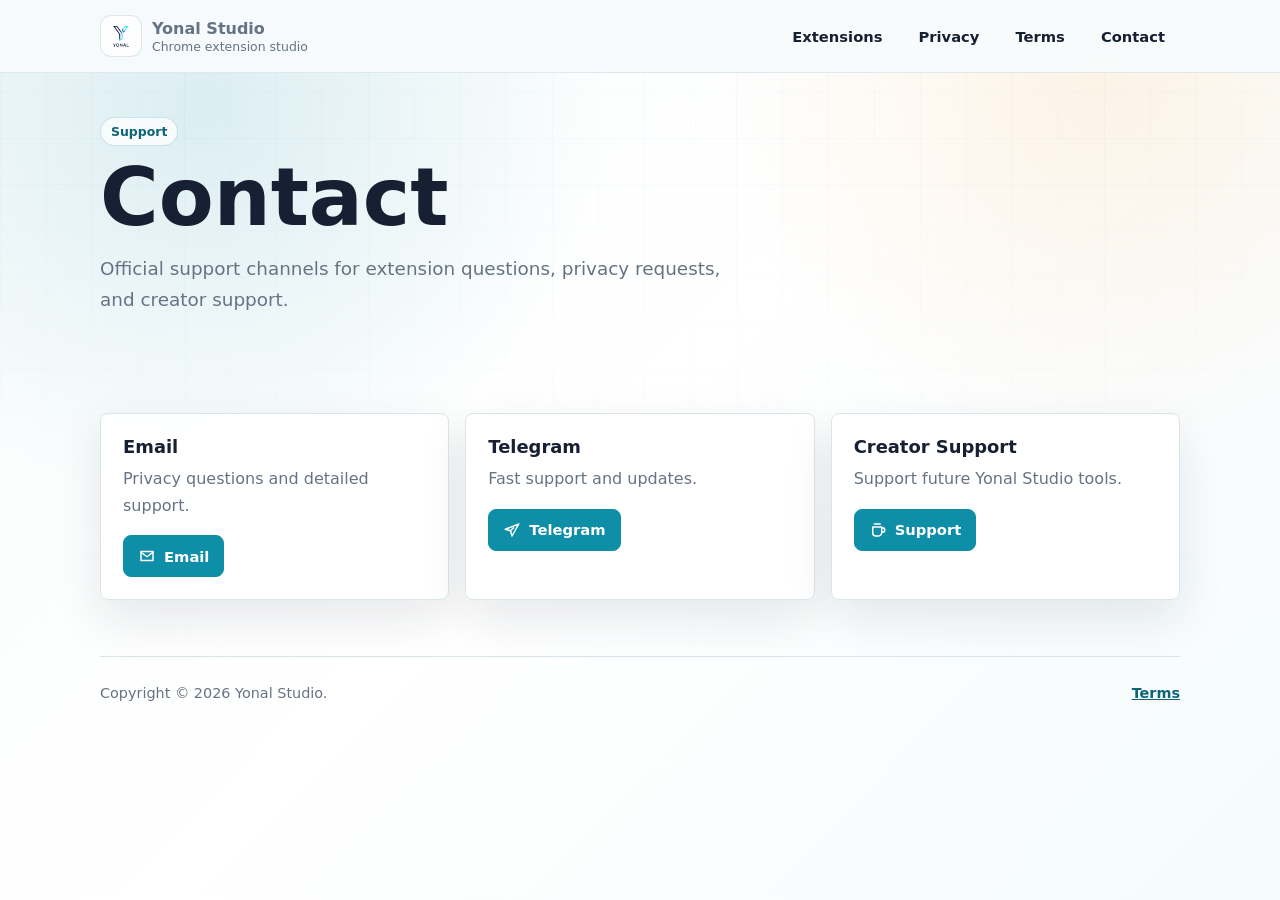
==== contact.html @ 27028153 "Split privacy hub into clean pages" ====
<!doctype html>
<html lang="en">
<head>
  <meta charset="utf-8">
  <meta name="viewport" content="width=device-width, initial-scale=1">
  <title>Contact | Yonal Studio</title>
  <meta name="description" content="Contact Yonal Studio.">
  <link rel="stylesheet" href="assets/styles.css">
</head>
<body>
  <div class="touch-layer" id="touchLayer" aria-hidden="true"></div>
  <header class="topbar">
    <div class="wrap topbar-inner">
      <a class="brand" href="index.html" aria-label="Yonal Studio home">
        <img src="Yonal.png" alt="Yonal Studio logo">
        <span><strong>Yonal Studio</strong><span>Chrome extension studio</span></span>
      </a>
      <nav class="nav" aria-label="Main navigation">
        <a href="extensions.html">Extensions</a>
        <a href="privacy.html?privacy=typlune">Privacy</a>
        <a href="terms.html">Terms</a>
        <a href="contact.html">Contact</a>
      </nav>
    </div>
  </header>

  <main class="wrap">
    <section class="page-head">
      <p class="eyebrow">Support</p>
      <h1>Contact</h1>
      <p class="lead">Official support channels for extension questions, privacy requests, and creator support.</p>
    </section>
    <section class="page-section">
      <div class="contact-grid">
        <article class="contact-card">
          <h3>Email</h3>
          <p class="muted">Privacy questions and detailed support.</p>
          <a class="button primary" href="mailto:yonalsolutions@gmail.com" aria-label="Email Yonal Studio">
            <svg class="icon" viewBox="0 0 24 24" aria-hidden="true"><path d="M4 6h16v12H4z"/><path d="M4 7l8 6 8-6"/></svg>
            Email
          </a>
        </article>
        <article class="contact-card">
          <h3>Telegram</h3>
          <p class="muted">Fast support and updates.</p>
          <a class="button primary" href="https://t.me/websipX" target="_blank" rel="noopener" aria-label="Open Telegram">
            <svg class="icon" viewBox="0 0 24 24" aria-hidden="true"><path d="M21 4L3 11l7 2 2 7 9-16z"/><path d="M10 13l4-4"/></svg>
            Telegram
          </a>
        </article>
        <article class="contact-card">
          <h3>Creator Support</h3>
          <p class="muted">Support future Yonal Studio tools.</p>
          <a class="button primary" href="https://buymeacoffee.com/maducreator" target="_blank" rel="noopener" aria-label="Support Yonal Studio">
            <svg class="icon" viewBox="0 0 24 24" aria-hidden="true"><path d="M5 8h12v7a5 5 0 0 1-5 5H9a4 4 0 0 1-4-4V8z"/><path d="M17 9h1a3 3 0 0 1 0 6h-1"/><path d="M7 4h8"/></svg>
            Support
          </a>
        </article>
      </div>
    </section>
  </main>

  <footer class="wrap footer">
    <span>Copyright © <span data-year></span> Yonal Studio.</span>
    <a class="linkless" href="terms.html">Terms</a>
  </footer>

  <script src="assets/site.js"></script>
</body>
</html>
---- assets/styles.css ----
:root {
  --bg: #f8fbfc;
  --surface: #ffffff;
  --soft: #eef8fa;
  --text: #172033;
  --muted: #667385;
  --line: #d9e5ea;
  --brand: #0f8ea8;
  --brand-dark: #0b6478;
  --accent: #f2a541;
  --green: #138a5b;
  --shadow: 0 18px 48px rgba(23, 32, 51, 0.1);
}

* { box-sizing: border-box; }

html {
  scroll-behavior: smooth;
  overflow-x: hidden;
}

body {
  position: relative;
  min-height: 100vh;
  margin: 0;
  color: var(--text);
  background:
    radial-gradient(circle at 16% 12%, rgba(15, 142, 168, 0.13), transparent 30%),
    radial-gradient(circle at 86% 8%, rgba(242, 165, 65, 0.13), transparent 28%),
    linear-gradient(135deg, #f8fbfc 0%, #ffffff 48%, #f5fbfd 100%);
  font-family: Inter, ui-sans-serif, system-ui, -apple-system, BlinkMacSystemFont, "Segoe UI", sans-serif;
  overflow-x: hidden;
}

body::before {
  content: "";
  position: fixed;
  inset: 0;
  z-index: -1;
  pointer-events: none;
  background-image:
    linear-gradient(rgba(15, 142, 168, 0.055) 1px, transparent 1px),
    linear-gradient(90deg, rgba(15, 142, 168, 0.055) 1px, transparent 1px);
  background-size: 46px 46px;
  mask-image: linear-gradient(to bottom, rgba(0, 0, 0, 0.58), transparent 78%);
  animation: gridMove 30s linear infinite;
}

a { color: inherit; }

.wrap {
  width: min(1080px, calc(100% - 32px));
  margin: 0 auto;
}

.touch-layer {
  position: fixed;
  inset: 0;
  z-index: 60;
  pointer-events: none;
  overflow: hidden;
}

.touch-spark {
  position: absolute;
  width: 9px;
  height: 9px;
  border-radius: 50%;
  background: var(--brand);
  box-shadow: 0 0 18px rgba(15, 142, 168, 0.46);
  animation: touchSpark 720ms ease-out forwards;
}

.touch-ring {
  position: absolute;
  width: 18px;
  height: 18px;
  border: 2px solid rgba(15, 142, 168, 0.28);
  border-radius: 50%;
  transform: translate(-50%, -50%) scale(0.35);
  animation: touchRing 680ms ease-out forwards;
}

.topbar {
  position: sticky;
  top: 0;
  z-index: 20;
  border-bottom: 1px solid rgba(217, 229, 234, 0.82);
  background: rgba(248, 251, 252, 0.92);
  backdrop-filter: blur(14px);
}

.topbar-inner {
  display: flex;
  align-items: center;
  justify-content: space-between;
  gap: 16px;
  min-height: 72px;
}

.brand {
  display: flex;
  align-items: center;
  gap: 10px;
  min-width: 0;
  text-decoration: none;
}

.brand img,
.logo-tile {
  border: 1px solid rgba(217, 229, 234, 0.92);
  background: rgba(255, 255, 255, 0.8);
  object-fit: contain;
}

.brand img {
  width: 42px;
  height: 42px;
  border-radius: 11px;
}

.brand strong,
.brand span {
  display: block;
  white-space: nowrap;
  overflow: hidden;
  text-overflow: ellipsis;
}

.brand strong { font-size: 1rem; }

.brand span {
  margin-top: 1px;
  color: var(--muted);
  font-size: 0.78rem;
}

.nav {
  display: flex;
  align-items: center;
  gap: 6px;
}

.nav a,
.button,
.icon-button {
  display: inline-flex;
  align-items: center;
  justify-content: center;
  min-height: 42px;
  border: 1px solid transparent;
  border-radius: 8px;
  color: var(--text);
  font-size: 0.92rem;
  font-weight: 800;
  text-decoration: none;
  transition: transform 150ms ease, background 150ms ease, border-color 150ms ease, color 150ms ease;
}

.nav a,
.button {
  gap: 8px;
  padding: 0 14px;
}

.icon-button {
  width: 44px;
  padding: 0;
}

.nav a:hover,
.button:hover,
.icon-button:hover {
  transform: translateY(-1px);
  border-color: var(--line);
  background: var(--surface);
}

.button.primary {
  color: #fff;
  border-color: var(--brand);
  background: var(--brand);
}

.button.primary:hover {
  border-color: var(--brand-dark);
  background: var(--brand-dark);
}

.hero {
  position: relative;
  display: grid;
  grid-template-columns: minmax(0, 1.05fr) minmax(280px, 0.95fr);
  gap: 38px;
  align-items: center;
  min-height: calc(100vh - 72px);
  padding: 58px 0 44px;
}

.hero-copy,
.logo-showcase,
.page-head,
.panel {
  opacity: 0;
  transform: translateY(18px);
  animation: revealUp 760ms ease forwards;
}

.logo-showcase,
.panel:nth-child(2) { animation-delay: 100ms; }

.eyebrow {
  display: inline-flex;
  align-items: center;
  width: fit-content;
  margin: 0 0 12px;
  padding: 6px 10px;
  border: 1px solid rgba(15, 142, 168, 0.22);
  border-radius: 999px;
  color: var(--brand-dark);
  background: rgba(255, 255, 255, 0.75);
  font-size: 0.78rem;
  font-weight: 900;
}

h1,
h2,
h3,
p { margin-top: 0; }

h1 {
  max-width: 720px;
  margin-bottom: 16px;
  font-size: clamp(2.35rem, 7vw, 5rem);
  line-height: 1;
  letter-spacing: 0;
}

h2 {
  margin-bottom: 12px;
  font-size: clamp(1.7rem, 4vw, 2.9rem);
  line-height: 1.08;
  letter-spacing: 0;
}

h3 {
  margin-bottom: 8px;
  font-size: 1.12rem;
  line-height: 1.22;
}

.lead,
.muted {
  color: var(--muted);
  line-height: 1.66;
}

.lead {
  max-width: 640px;
  font-size: clamp(1rem, 2vw, 1.15rem);
}

.actions,
.icon-actions {
  display: flex;
  flex-wrap: wrap;
  gap: 10px;
  margin-top: 22px;
}

.logo-showcase {
  position: relative;
  display: grid;
  place-items: center;
  min-height: 430px;
}

.logo-orbit {
  position: absolute;
  width: min(360px, 80vw);
  aspect-ratio: 1;
  border: 1px solid rgba(15, 142, 168, 0.22);
  border-radius: 50%;
  animation: orbit 16s linear infinite;
}

.logo-orbit.two {
  width: min(250px, 62vw);
  animation-duration: 11s;
  animation-direction: reverse;
}

.logo-orbit::before {
  content: "";
  position: absolute;
  top: 18px;
  left: 50%;
  width: 12px;
  height: 12px;
  border-radius: 50%;
  background: var(--accent);
  box-shadow: 0 0 24px rgba(242, 165, 65, 0.58);
}

.main-logo {
  width: min(210px, 50vw);
  aspect-ratio: 1;
  border-radius: 34px;
  padding: 18px;
  background: rgba(255, 255, 255, 0.86);
  box-shadow: var(--shadow);
  animation: floatLogo 4.8s ease-in-out infinite;
}

.page-section {
  padding: 56px 0;
}

.page-head {
  max-width: 760px;
  padding: 44px 0 24px;
}

.grid {
  display: grid;
  grid-template-columns: repeat(2, minmax(0, 1fr));
  gap: 16px;
}

.contact-grid {
  display: grid;
  grid-template-columns: repeat(3, minmax(0, 1fr));
  gap: 16px;
}

.panel,
.extension-card,
.legal-card,
.contact-card,
.policy-card {
  border: 1px solid var(--line);
  border-radius: 8px;
  background: rgba(255, 255, 255, 0.9);
  box-shadow: var(--shadow);
}

.panel,
.extension-card,
.legal-card,
.contact-card,
.policy-card {
  padding: 22px;
}

.extension-card,
.contact-card,
.legal-card {
  transition: transform 160ms ease, border-color 160ms ease, box-shadow 160ms ease;
}

.extension-card:hover,
.contact-card:hover,
.legal-card:hover {
  transform: translateY(-4px);
  border-color: rgba(15, 142, 168, 0.28);
  box-shadow: 0 26px 60px rgba(23, 32, 51, 0.13);
}

.extension-head {
  display: grid;
  grid-template-columns: 60px minmax(0, 1fr);
  gap: 13px;
  align-items: center;
  margin-bottom: 14px;
}

.extension-head img,
.policy-logo {
  border-radius: 14px;
}

.extension-head img {
  width: 60px;
  height: 60px;
}

.policy-shell {
  width: min(860px, calc(100% - 32px));
  margin: 0 auto;
  padding: 36px 0 48px;
}

.policy-top {
  display: flex;
  align-items: center;
  gap: 14px;
  margin-bottom: 22px;
}

.policy-logo {
  width: 64px;
  height: 64px;
}

.policy-card {
  box-shadow: none;
}

.policy-card pre {
  margin: 0;
  white-space: pre-wrap;
  color: #344054;
  font: inherit;
  line-height: 1.72;
}

.linkless {
  color: var(--brand-dark);
  font-weight: 800;
}

.icon {
  width: 18px;
  height: 18px;
  stroke: currentColor;
  stroke-width: 2;
  fill: none;
  stroke-linecap: round;
  stroke-linejoin: round;
}

.footer {
  display: flex;
  justify-content: space-between;
  gap: 12px;
  padding: 28px 0 38px;
  border-top: 1px solid var(--line);
  color: var(--muted);
  font-size: 0.9rem;
}

ul.clean-list {
  display: grid;
  gap: 9px;
  margin: 14px 0 0;
  padding-left: 18px;
  color: var(--muted);
  line-height: 1.58;
}

@keyframes revealUp {
  to { opacity: 1; transform: translateY(0); }
}

@keyframes gridMove {
  to { transform: translate3d(-46px, 46px, 0); }
}

@keyframes orbit {
  to { transform: rotate(360deg); }
}

@keyframes floatLogo {
  50% { transform: translateY(-10px) scale(1.025); }
}

@keyframes touchSpark {
  to {
    opacity: 0;
    transform: translate(var(--spark-x), var(--spark-y)) scale(0.2);
  }
}

@keyframes touchRing {
  to {
    opacity: 0;
    transform: translate(-50%, -50%) scale(5.2);
  }
}

@media (max-width: 820px) {
  .topbar-inner {
    align-items: stretch;
    flex-direction: column;
    padding: 12px 0;
  }

  .nav {
    display: grid;
    grid-template-columns: repeat(4, 1fr);
  }

  .nav a {
    min-width: 0;
    padding-inline: 8px;
    font-size: 0.84rem;
  }

  .hero,
  .grid,
  .contact-grid {
    grid-template-columns: 1fr;
  }

  .hero {
    min-height: auto;
    padding-top: 42px;
  }

  .logo-showcase {
    min-height: 320px;
  }
}

@media (max-width: 520px) {
  .wrap,
  .policy-shell {
    width: min(100% - 22px, 1080px);
  }

  .brand img {
    width: 38px;
    height: 38px;
  }

  .brand strong { font-size: 0.95rem; }
  .brand span { font-size: 0.74rem; }

  .nav {
    grid-template-columns: repeat(2, 1fr);
  }

  .extension-card,
  .legal-card,
  .contact-card,
  .policy-card,
  .panel {
    padding: 16px;
  }

  .footer {
    flex-direction: column;
  }
}

@media (prefers-reduced-motion: reduce) {
  *,
  *::before,
  *::after {
    scroll-behavior: auto !important;
    animation-duration: 0.001ms !important;
    animation-iteration-count: 1 !important;
    transition-duration: 0.001ms !important;
  }
}
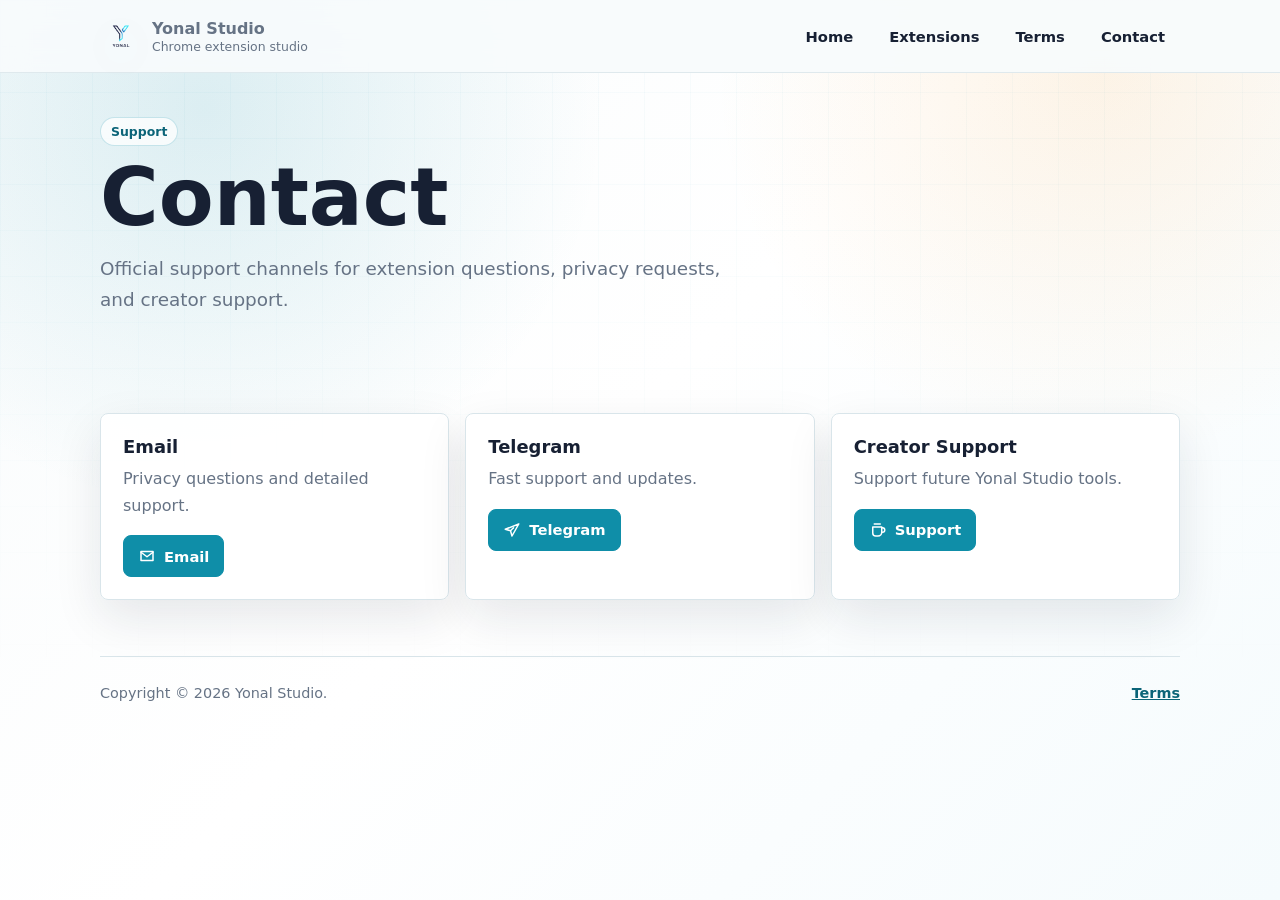
==== commit b68898be: "Polish logo and navigation" ====
--- a/contact.html
+++ b/contact.html
@@ -16,8 +16,8 @@
         <span><strong>Yonal Studio</strong><span>Chrome extension studio</span></span>
       </a>
       <nav class="nav" aria-label="Main navigation">
+        <a href="index.html">Home</a>
         <a href="extensions.html">Extensions</a>
-        <a href="privacy.html?privacy=typlune">Privacy</a>
         <a href="terms.html">Terms</a>
         <a href="contact.html">Contact</a>
       </nav>
--- a/assets/styles.css
+++ b/assets/styles.css
@@ -108,9 +108,8 @@
 
 .brand img,
 .logo-tile {
-  border: 1px solid rgba(217, 229, 234, 0.92);
-  background: rgba(255, 255, 255, 0.8);
   object-fit: contain;
+  filter: drop-shadow(0 12px 20px rgba(15, 142, 168, 0.18));
 }
 
 .brand img {
@@ -273,6 +272,19 @@
   display: grid;
   place-items: center;
   min-height: 430px;
+}
+
+.logo-showcase::before {
+  content: "";
+  position: absolute;
+  width: min(310px, 70vw);
+  aspect-ratio: 1;
+  border-radius: 50%;
+  background:
+    radial-gradient(circle, rgba(255, 255, 255, 0.78) 0 34%, rgba(15, 142, 168, 0.12) 35% 52%, transparent 70%),
+    conic-gradient(from 140deg, rgba(15, 142, 168, 0.18), rgba(242, 165, 65, 0.18), rgba(19, 138, 91, 0.12), rgba(15, 142, 168, 0.18));
+  filter: blur(0.2px);
+  animation: logoGlow 7s ease-in-out infinite;
 }
 
 .logo-orbit {
@@ -303,12 +315,11 @@
 }
 
 .main-logo {
-  width: min(210px, 50vw);
+  position: relative;
+  width: min(260px, 58vw);
   aspect-ratio: 1;
-  border-radius: 34px;
-  padding: 18px;
-  background: rgba(255, 255, 255, 0.86);
-  box-shadow: var(--shadow);
+  padding: 8px;
+  filter: drop-shadow(0 26px 42px rgba(15, 142, 168, 0.28));
   animation: floatLogo 4.8s ease-in-out infinite;
 }
 
@@ -464,6 +475,13 @@
   50% { transform: translateY(-10px) scale(1.025); }
 }
 
+@keyframes logoGlow {
+  50% {
+    transform: scale(1.04);
+    opacity: 0.76;
+  }
+}
+
 @keyframes touchSpark {
   to {
     opacity: 0;
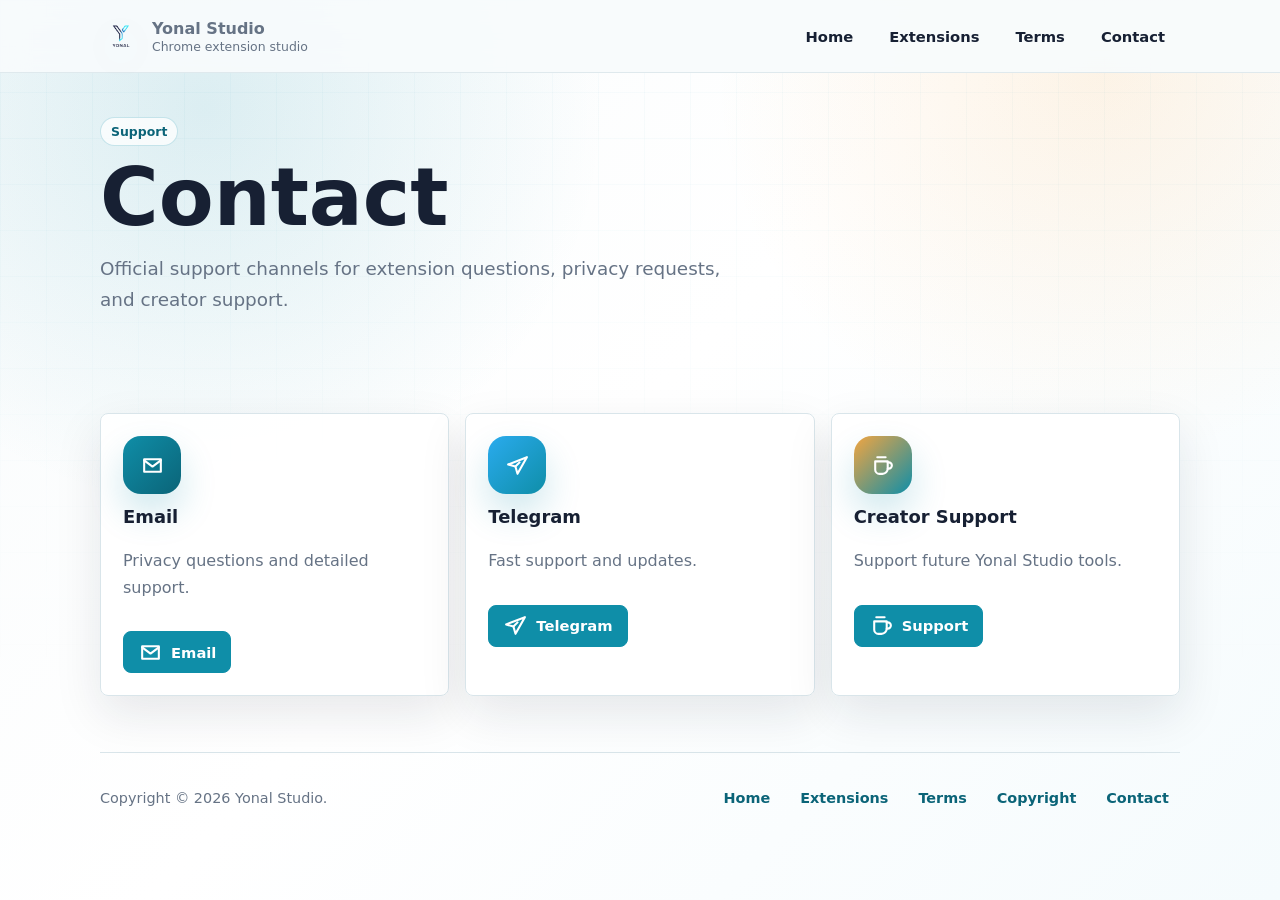
==== commit 425d4cf4: "Improve contact and footer design" ====
--- a/contact.html
+++ b/contact.html
@@ -33,6 +33,9 @@
     <section class="page-section">
       <div class="contact-grid">
         <article class="contact-card">
+          <div class="contact-badge" aria-hidden="true">
+            <svg class="icon" viewBox="0 0 24 24"><path d="M4 6h16v12H4z"/><path d="M4 7l8 6 8-6"/></svg>
+          </div>
           <h3>Email</h3>
           <p class="muted">Privacy questions and detailed support.</p>
           <a class="button primary" href="mailto:yonalsolutions@gmail.com" aria-label="Email Yonal Studio">
@@ -41,6 +44,9 @@
           </a>
         </article>
         <article class="contact-card">
+          <div class="contact-badge telegram" aria-hidden="true">
+            <svg class="icon" viewBox="0 0 24 24"><path d="M21 4L3 11l7 2 2 7 9-16z"/><path d="M10 13l4-4"/></svg>
+          </div>
           <h3>Telegram</h3>
           <p class="muted">Fast support and updates.</p>
           <a class="button primary" href="https://t.me/websipX" target="_blank" rel="noopener" aria-label="Open Telegram">
@@ -49,6 +55,9 @@
           </a>
         </article>
         <article class="contact-card">
+          <div class="contact-badge coffee" aria-hidden="true">
+            <svg class="icon" viewBox="0 0 24 24"><path d="M5 8h12v7a5 5 0 0 1-5 5H9a4 4 0 0 1-4-4V8z"/><path d="M17 9h1a3 3 0 0 1 0 6h-1"/><path d="M7 4h8"/></svg>
+          </div>
           <h3>Creator Support</h3>
           <p class="muted">Support future Yonal Studio tools.</p>
           <a class="button primary" href="https://buymeacoffee.com/maducreator" target="_blank" rel="noopener" aria-label="Support Yonal Studio">
@@ -62,7 +71,13 @@
 
   <footer class="wrap footer">
     <span>Copyright © <span data-year></span> Yonal Studio.</span>
-    <a class="linkless" href="terms.html">Terms</a>
+    <nav class="footer-links" aria-label="Footer navigation">
+      <a href="index.html">Home</a>
+      <a href="extensions.html">Extensions</a>
+      <a href="terms.html">Terms</a>
+      <a href="copyright.html">Copyright</a>
+      <a href="contact.html">Contact</a>
+    </nav>
   </footer>
 
   <script src="assets/site.js"></script>
--- a/assets/styles.css
+++ b/assets/styles.css
@@ -377,6 +377,62 @@
   box-shadow: 0 26px 60px rgba(23, 32, 51, 0.13);
 }
 
+.contact-card {
+  display: grid;
+  align-content: start;
+  gap: 12px;
+  min-height: 230px;
+}
+
+.contact-badge {
+  display: grid;
+  place-items: center;
+  width: 58px;
+  height: 58px;
+  border-radius: 18px;
+  color: #fff;
+  background: linear-gradient(135deg, var(--brand), var(--brand-dark));
+  box-shadow: 0 18px 36px rgba(15, 142, 168, 0.2);
+}
+
+.contact-badge.telegram {
+  background: linear-gradient(135deg, #2aabee, #0f8ea8);
+}
+
+.contact-badge.coffee {
+  background: linear-gradient(135deg, #f2a541, #0f8ea8);
+}
+
+.contact-card .icon {
+  width: 25px;
+  height: 25px;
+}
+
+.contact-card .button {
+  width: fit-content;
+  margin-top: 2px;
+}
+
+.legal-card {
+  display: grid;
+  gap: 18px;
+}
+
+.legal-section {
+  padding: 0 0 18px;
+  border-bottom: 1px solid rgba(217, 229, 234, 0.78);
+}
+
+.legal-section:last-child {
+  padding-bottom: 0;
+  border-bottom: 0;
+}
+
+.legal-card h2 {
+  margin-bottom: 7px;
+  font-size: clamp(1.22rem, 2.4vw, 1.7rem);
+}
+
 .extension-head {
   display: grid;
   grid-template-columns: 60px minmax(0, 1fr);
@@ -441,13 +497,38 @@
 }
 
 .footer {
-  display: flex;
-  justify-content: space-between;
+  display: grid;
+  grid-template-columns: minmax(0, 1fr) auto;
+  align-items: center;
   gap: 12px;
   padding: 28px 0 38px;
   border-top: 1px solid var(--line);
   color: var(--muted);
   font-size: 0.9rem;
+}
+
+.footer-links {
+  display: flex;
+  flex-wrap: wrap;
+  justify-content: flex-end;
+  gap: 8px;
+}
+
+.footer-links a {
+  display: inline-flex;
+  align-items: center;
+  min-height: 34px;
+  padding: 0 10px;
+  border: 1px solid transparent;
+  border-radius: 8px;
+  color: var(--brand-dark);
+  font-weight: 800;
+  text-decoration: none;
+}
+
+.footer-links a:hover {
+  border-color: var(--line);
+  background: var(--surface);
 }
 
 ul.clean-list {
@@ -557,7 +638,11 @@
   }
 
   .footer {
-    flex-direction: column;
+    grid-template-columns: 1fr;
+  }
+
+  .footer-links {
+    justify-content: flex-start;
   }
 }
 
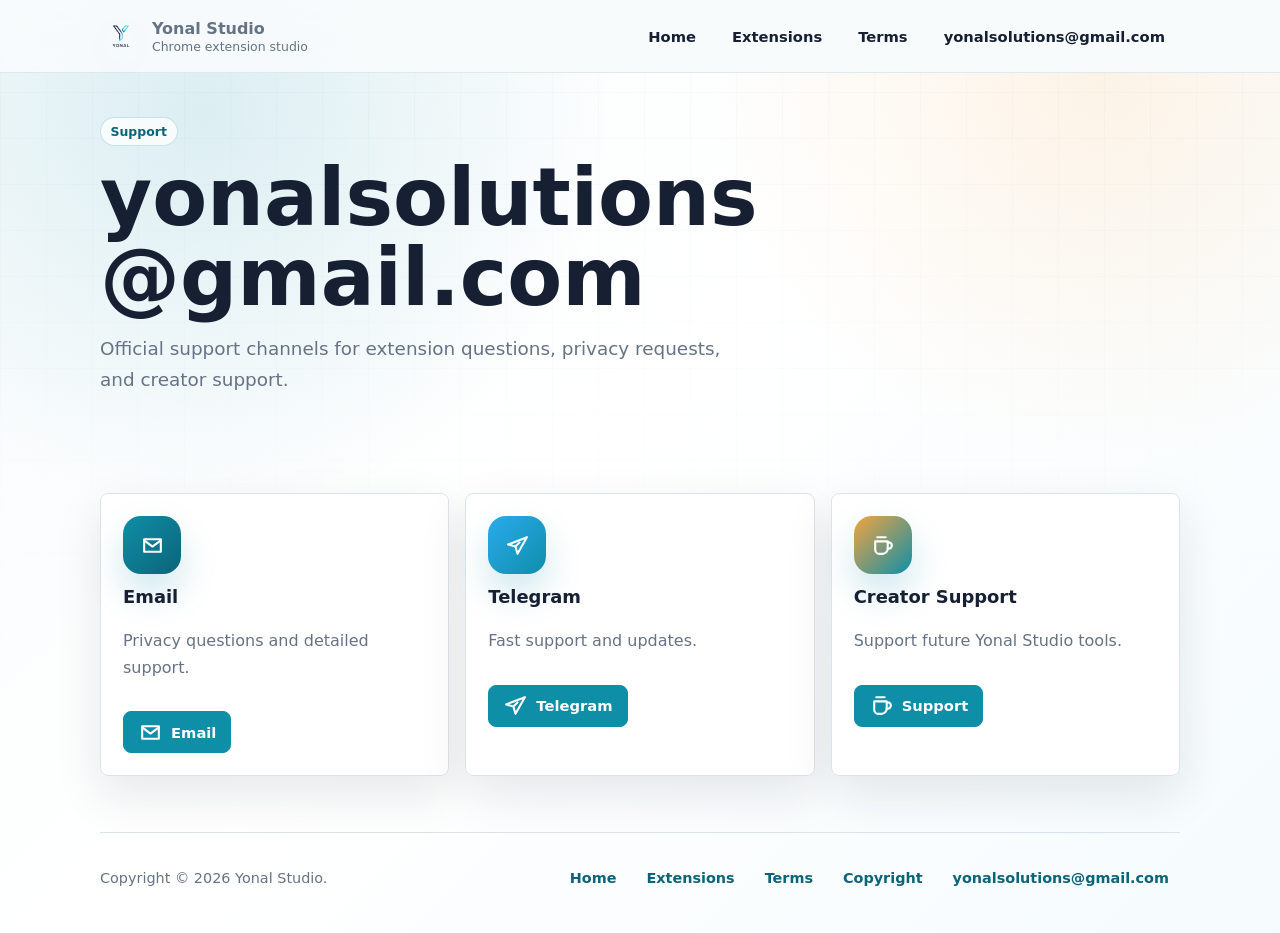
==== commit d90fc0ff: "Show all extensions and update contact labels" ====
--- a/contact.html
+++ b/contact.html
@@ -3,8 +3,9 @@
 <head>
   <meta charset="utf-8">
   <meta name="viewport" content="width=device-width, initial-scale=1">
-  <title>Contact | Yonal Studio</title>
-  <meta name="description" content="Contact Yonal Studio.">
+  <title>yonalsolutions@gmail.com | Yonal Studio</title>
+  <meta name="description" content="yonalsolutions@gmail.com support for Yonal Studio.">
+  <link rel="icon" type="image/svg+xml" href="assets/favicon.svg">
   <link rel="stylesheet" href="assets/styles.css">
 </head>
 <body>
@@ -19,7 +20,7 @@
         <a href="index.html">Home</a>
         <a href="extensions.html">Extensions</a>
         <a href="terms.html">Terms</a>
-        <a href="contact.html">Contact</a>
+        <a href="contact.html">yonalsolutions@gmail.com</a>
       </nav>
     </div>
   </header>
@@ -27,7 +28,7 @@
   <main class="wrap">
     <section class="page-head">
       <p class="eyebrow">Support</p>
-      <h1>Contact</h1>
+      <h1>yonalsolutions@gmail.com</h1>
       <p class="lead">Official support channels for extension questions, privacy requests, and creator support.</p>
     </section>
     <section class="page-section">
@@ -76,7 +77,7 @@
       <a href="extensions.html">Extensions</a>
       <a href="terms.html">Terms</a>
       <a href="copyright.html">Copyright</a>
-      <a href="contact.html">Contact</a>
+      <a href="contact.html">yonalsolutions@gmail.com</a>
     </nav>
   </footer>
 
--- a/assets/styles.css
+++ b/assets/styles.css
@@ -160,6 +160,8 @@
 .button {
   gap: 8px;
   padding: 0 14px;
+  overflow-wrap: anywhere;
+  text-align: center;
 }
 
 .icon-button {
@@ -225,7 +227,10 @@
 h1,
 h2,
 h3,
-p { margin-top: 0; }
+p {
+  margin-top: 0;
+  overflow-wrap: break-word;
+}
 
 h1 {
   max-width: 720px;
@@ -452,33 +457,110 @@
 }
 
 .policy-shell {
-  width: min(860px, calc(100% - 32px));
+  width: min(940px, calc(100% - 32px));
   margin: 0 auto;
-  padding: 36px 0 48px;
+  padding: 46px 0 58px;
+  min-height: 100vh;
 }
 
 .policy-top {
+  display: grid;
+  grid-template-columns: 76px minmax(0, 1fr);
+  align-items: center;
+  gap: 18px;
+  margin-bottom: 24px;
+}
+
+.policy-logo {
+  width: 76px;
+  height: 76px;
+  background: #05070b;
+  transition: opacity 160ms ease;
+}
+
+.policy-logo.logo-placeholder {
+  animation: logoWaiting 1.8s ease-in-out infinite;
+}
+
+.policy-logo.logo-switching {
+  opacity: 0.2;
+  transform: scale(0.94);
+}
+
+.policy-card {
+  padding: 0;
+  overflow: hidden;
+  box-shadow: 0 22px 62px rgba(23, 32, 51, 0.09);
+}
+
+.policy-top h1 {
+  max-width: 760px;
+  margin-bottom: 8px;
+  font-size: clamp(2.1rem, 5.8vw, 4.1rem);
+  overflow-wrap: anywhere;
+}
+
+.policy-body {
+  display: grid;
+  gap: 0;
+}
+
+.policy-section {
+  padding: 24px 26px;
+  border-bottom: 1px solid rgba(217, 229, 234, 0.78);
+}
+
+.policy-section:last-child {
+  border-bottom: 0;
+}
+
+.policy-section h2 {
+  margin-bottom: 9px;
+  color: var(--text);
+  font-size: clamp(1.12rem, 2vw, 1.38rem);
+  line-height: 1.2;
+}
+
+.policy-section p {
+  max-width: 780px;
+  margin-bottom: 10px;
+  color: #344054;
+  line-height: 1.74;
+  overflow-wrap: anywhere;
+}
+
+.policy-section p:last-child {
+  margin-bottom: 0;
+}
+
+.policy-footer {
+  display: grid;
+  grid-template-columns: minmax(0, 1fr) auto;
+  align-items: center;
+  gap: 18px;
+  margin-top: 20px;
+  padding: 20px 22px;
+  border: 1px solid rgba(217, 229, 234, 0.9);
+  border-radius: 8px;
+  background: rgba(255, 255, 255, 0.72);
+}
+
+.policy-footer strong {
+  display: block;
+  margin-bottom: 4px;
+}
+
+.policy-footer p {
+  margin: 0;
+  color: var(--muted);
+  line-height: 1.55;
+}
+
+.policy-footer-actions {
   display: flex;
-  align-items: center;
-  gap: 14px;
-  margin-bottom: 22px;
-}
-
-.policy-logo {
-  width: 64px;
-  height: 64px;
-}
-
-.policy-card {
-  box-shadow: none;
-}
-
-.policy-card pre {
-  margin: 0;
-  white-space: pre-wrap;
-  color: #344054;
-  font: inherit;
-  line-height: 1.72;
+  flex-wrap: wrap;
+  justify-content: flex-end;
+  gap: 10px;
 }
 
 .linkless {
@@ -524,6 +606,8 @@
   color: var(--brand-dark);
   font-weight: 800;
   text-decoration: none;
+  overflow-wrap: anywhere;
+  text-align: center;
 }
 
 .footer-links a:hover {
@@ -563,6 +647,13 @@
   }
 }
 
+@keyframes logoWaiting {
+  50% {
+    opacity: 0.55;
+    transform: scale(0.98);
+  }
+}
+
 @keyframes touchSpark {
   to {
     opacity: 0;
@@ -592,7 +683,7 @@
   .nav a {
     min-width: 0;
     padding-inline: 8px;
-    font-size: 0.84rem;
+    font-size: 0.78rem;
   }
 
   .hero,
@@ -608,6 +699,14 @@
 
   .logo-showcase {
     min-height: 320px;
+  }
+
+  .policy-footer {
+    grid-template-columns: 1fr;
+  }
+
+  .policy-footer-actions {
+    justify-content: flex-start;
   }
 }
 
@@ -635,6 +734,42 @@
   .policy-card,
   .panel {
     padding: 16px;
+  }
+
+  .policy-card {
+    padding: 0;
+  }
+
+  .policy-top {
+    grid-template-columns: 56px minmax(0, 1fr);
+    gap: 12px;
+  }
+
+  .policy-logo {
+    width: 56px;
+    height: 56px;
+    border-radius: 12px;
+  }
+
+  .policy-section {
+    padding: 19px 16px;
+  }
+
+  .policy-shell {
+    padding-top: 28px;
+  }
+
+  .policy-footer {
+    padding: 16px;
+  }
+
+  .policy-footer-actions .button {
+    flex: 1 1 140px;
+  }
+
+  .nav a,
+  .footer-links a {
+    font-size: 0.74rem;
   }
 
   .footer {
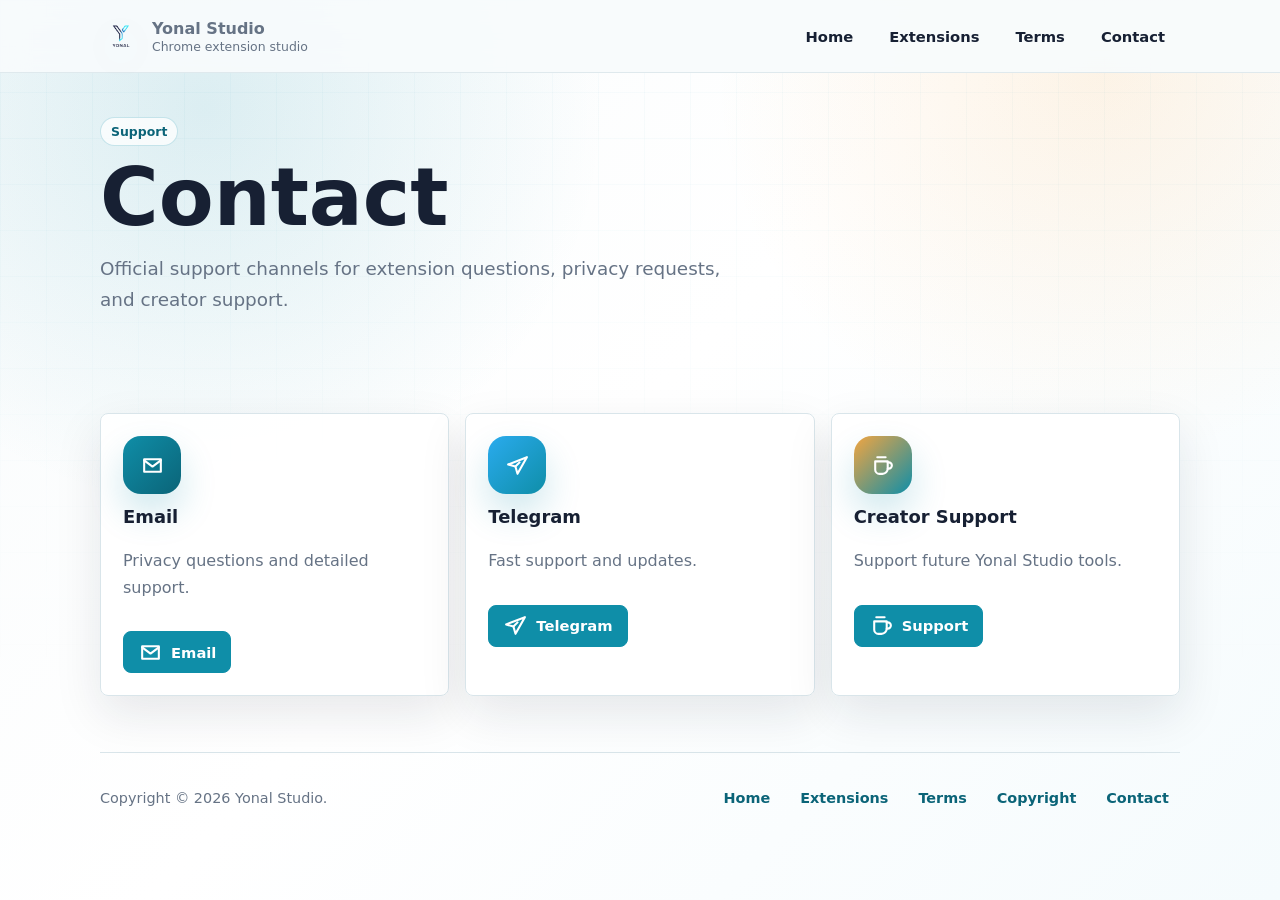
==== commit 392f857e: "Restore contact labels" ====
--- a/contact.html
+++ b/contact.html
@@ -3,8 +3,8 @@
 <head>
   <meta charset="utf-8">
   <meta name="viewport" content="width=device-width, initial-scale=1">
-  <title>yonalsolutions@gmail.com | Yonal Studio</title>
-  <meta name="description" content="yonalsolutions@gmail.com support for Yonal Studio.">
+  <title>Contact | Yonal Studio</title>
+  <meta name="description" content="Contact Yonal Studio.">
   <link rel="icon" type="image/svg+xml" href="assets/favicon.svg">
   <link rel="stylesheet" href="assets/styles.css">
 </head>
@@ -20,7 +20,7 @@
         <a href="index.html">Home</a>
         <a href="extensions.html">Extensions</a>
         <a href="terms.html">Terms</a>
-        <a href="contact.html">yonalsolutions@gmail.com</a>
+        <a href="contact.html">Contact</a>
       </nav>
     </div>
   </header>
@@ -28,7 +28,7 @@
   <main class="wrap">
     <section class="page-head">
       <p class="eyebrow">Support</p>
-      <h1>yonalsolutions@gmail.com</h1>
+      <h1>Contact</h1>
       <p class="lead">Official support channels for extension questions, privacy requests, and creator support.</p>
     </section>
     <section class="page-section">
@@ -77,7 +77,7 @@
       <a href="extensions.html">Extensions</a>
       <a href="terms.html">Terms</a>
       <a href="copyright.html">Copyright</a>
-      <a href="contact.html">yonalsolutions@gmail.com</a>
+      <a href="contact.html">Contact</a>
     </nav>
   </footer>
 
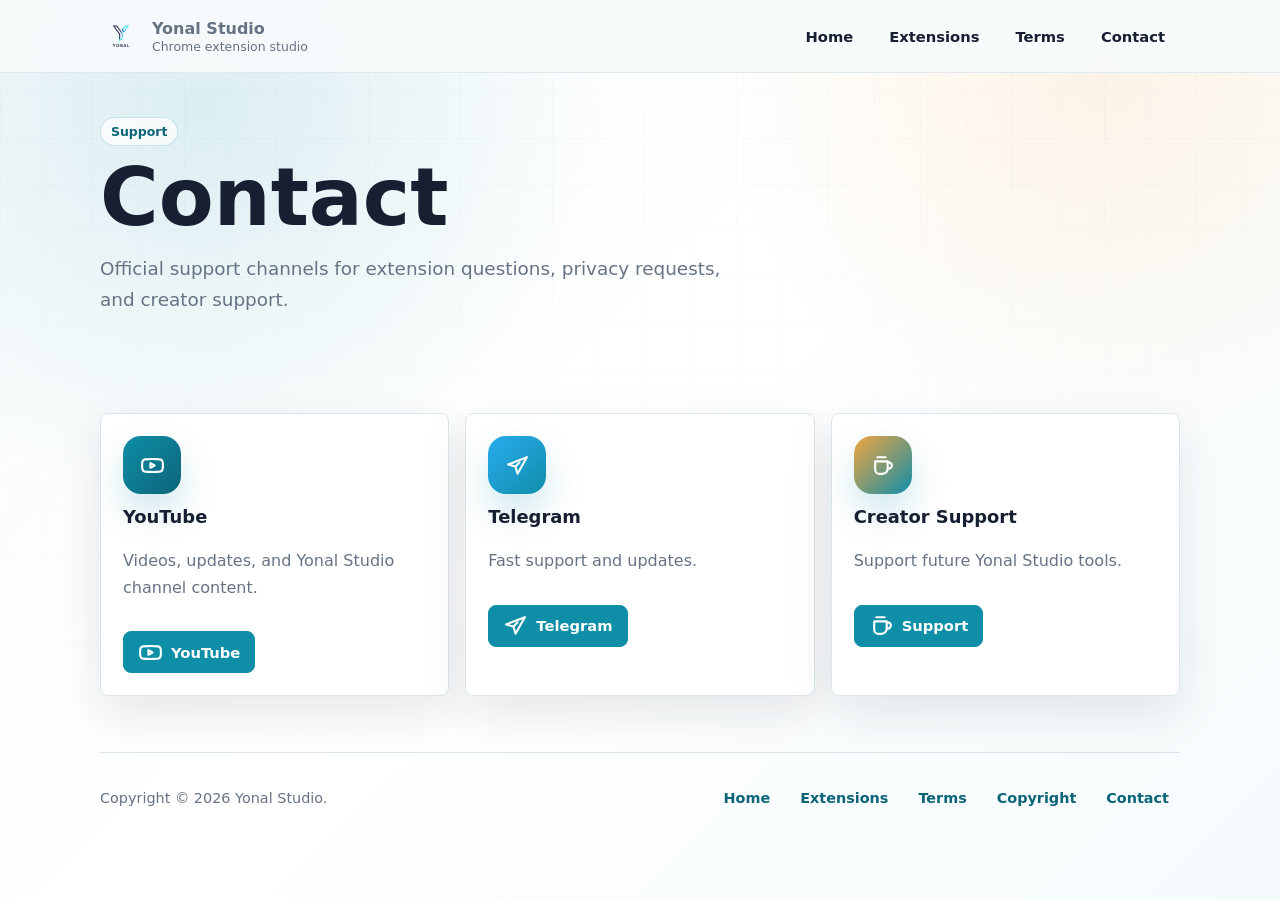
==== commit f519461d: "Update contact YouTube link" ====
--- a/contact.html
+++ b/contact.html
@@ -35,13 +35,13 @@
       <div class="contact-grid">
         <article class="contact-card">
           <div class="contact-badge" aria-hidden="true">
-            <svg class="icon" viewBox="0 0 24 24"><path d="M4 6h16v12H4z"/><path d="M4 7l8 6 8-6"/></svg>
+            <svg class="icon" viewBox="0 0 24 24"><path d="M22 12s0-4-1-5c-.6-.7-1.3-.8-2-.9C16 5.8 12 5.8 12 5.8s-4 0-7 .3c-.7.1-1.4.2-2 .9-1 1-1 5-1 5s0 4 1 5c.6.7 1.3.8 2 .9 3 .3 7 .3 7 .3s4 0 7-.3c.7-.1 1.4-.2 2-.9 1-1 1-5 1-5z"/><path d="M10 9.8v4.4l4-2.2-4-2.2z"/></svg>
           </div>
-          <h3>Email</h3>
-          <p class="muted">Privacy questions and detailed support.</p>
-          <a class="button primary" href="mailto:yonalsolutions@gmail.com" aria-label="Email Yonal Studio">
-            <svg class="icon" viewBox="0 0 24 24" aria-hidden="true"><path d="M4 6h16v12H4z"/><path d="M4 7l8 6 8-6"/></svg>
-            Email
+          <h3>YouTube</h3>
+          <p class="muted">Videos, updates, and Yonal Studio channel content.</p>
+          <a class="button primary" href="https://www.youtube.com/@YonalStudio" target="_blank" rel="noopener" aria-label="Open Yonal Studio on YouTube">
+            <svg class="icon" viewBox="0 0 24 24" aria-hidden="true"><path d="M22 12s0-4-1-5c-.6-.7-1.3-.8-2-.9C16 5.8 12 5.8 12 5.8s-4 0-7 .3c-.7.1-1.4.2-2 .9-1 1-1 5-1 5s0 4 1 5c.6.7 1.3.8 2 .9 3 .3 7 .3 7 .3s4 0 7-.3c.7-.1 1.4-.2 2-.9 1-1 1-5 1-5z"/><path d="M10 9.8v4.4l4-2.2-4-2.2z"/></svg>
+            YouTube
           </a>
         </article>
         <article class="contact-card">
--- a/assets/styles.css
+++ b/assets/styles.css
@@ -457,35 +457,63 @@
 }
 
 .policy-shell {
-  width: min(940px, calc(100% - 32px));
+  width: min(980px, calc(100% - 44px));
   margin: 0 auto;
-  padding: 46px 0 58px;
+  padding: 34px 0 58px;
   min-height: 100vh;
 }
 
+.policy-back {
+  width: 42px;
+  margin-bottom: 18px;
+  border: 1px solid rgba(217, 229, 234, 0.9);
+  color: var(--brand-dark);
+  background: rgba(255, 255, 255, 0.74);
+  transition: transform 150ms ease, background 150ms ease, border-color 150ms ease;
+}
+
+.policy-back:hover {
+  transform: translateY(-1px);
+  border-color: rgba(15, 142, 168, 0.28);
+  background: #fff;
+}
+
 .policy-top {
   display: grid;
-  grid-template-columns: 76px minmax(0, 1fr);
-  align-items: center;
-  gap: 18px;
-  margin-bottom: 24px;
+  grid-template-columns: 88px minmax(0, 1fr);
+  align-items: center;
+  gap: 20px;
+  margin-bottom: 26px;
 }
 
 .policy-logo {
-  width: 76px;
-  height: 76px;
+  width: 88px;
+  height: 88px;
   background: #05070b;
-  transition: opacity 160ms ease;
-}
-
-.policy-logo.logo-placeholder {
-  animation: logoWaiting 1.8s ease-in-out infinite;
-}
-
-.policy-logo.logo-switching {
-  opacity: 0.2;
-  transform: scale(0.94);
-}
+  transition: opacity 220ms ease;
+}
+
+.policy-logo.is-loading {
+  opacity: 0;
+}
+
+.policy-logo.is-loading + div::before {
+  content: "";
+  position: absolute;
+  left: 0;
+  top: 0;
+  width: 88px;
+  height: 88px;
+  border-radius: 14px;
+  border: 1px solid rgba(15, 142, 168, 0.2);
+  background:
+    linear-gradient(90deg, transparent, rgba(255, 255, 255, 0.34), transparent),
+    #05070b;
+  background-size: 220% 100%, auto;
+  animation: logoSkeleton 1.05s ease-in-out infinite;
+}
+
+.policy-top { position: relative; }
 
 .policy-card {
   padding: 0;
@@ -493,20 +521,91 @@
   box-shadow: 0 22px 62px rgba(23, 32, 51, 0.09);
 }
 
+.policy-meta-card {
+  margin-bottom: 20px;
+  padding: 18px;
+  border: 1px solid var(--line);
+  border-radius: 8px;
+  background: rgba(255, 255, 255, 0.82);
+  box-shadow: 0 18px 48px rgba(23, 32, 51, 0.07);
+}
+
+.policy-meta {
+  display: flex;
+  flex-wrap: wrap;
+  gap: 14px;
+  margin: 0;
+}
+
+.policy-meta-item {
+  flex: 1 1 280px;
+  padding: 14px;
+  border: 1px solid rgba(217, 229, 234, 0.78);
+  border-radius: 8px;
+  background: rgba(248, 251, 252, 0.72);
+}
+
+.policy-meta-item-compact {
+  flex: 0 0 auto;
+  min-width: 132px;
+}
+
+.policy-meta dt,
+.policy-meta dd,
+.policy-meta ul {
+  margin: 0;
+}
+
+.policy-meta dt {
+  margin-bottom: 5px;
+  color: var(--text);
+  font-size: 0.76rem;
+  font-weight: 900;
+  text-transform: uppercase;
+}
+
+.policy-meta dd {
+  color: var(--muted);
+  font-size: 0.9rem;
+  line-height: 1.5;
+  overflow-wrap: anywhere;
+}
+
+.policy-meta ul {
+  display: grid;
+  gap: 6px;
+  padding-left: 18px;
+}
+
 .policy-top h1 {
-  max-width: 760px;
+  max-width: 980px;
   margin-bottom: 8px;
-  font-size: clamp(2.1rem, 5.8vw, 4.1rem);
+  font-size: clamp(2.45rem, 5vw, 4.35rem);
   overflow-wrap: anywhere;
 }
 
+.policy-date {
+  display: inline-flex;
+  align-items: center;
+  width: fit-content;
+  min-height: 34px;
+  margin: 0;
+  padding: 0 13px;
+  border: 1px solid rgba(15, 142, 168, 0.2);
+  border-radius: 999px;
+  color: var(--brand-dark);
+  background: rgba(238, 248, 250, 0.86);
+  font-size: 0.88rem;
+  font-weight: 900;
+}
+
 .policy-body {
   display: grid;
   gap: 0;
 }
 
 .policy-section {
-  padding: 24px 26px;
+  padding: 28px 30px;
   border-bottom: 1px solid rgba(217, 229, 234, 0.78);
 }
 
@@ -522,7 +621,7 @@
 }
 
 .policy-section p {
-  max-width: 780px;
+  max-width: 100%;
   margin-bottom: 10px;
   color: #344054;
   line-height: 1.74;
@@ -531,36 +630,6 @@
 
 .policy-section p:last-child {
   margin-bottom: 0;
-}
-
-.policy-footer {
-  display: grid;
-  grid-template-columns: minmax(0, 1fr) auto;
-  align-items: center;
-  gap: 18px;
-  margin-top: 20px;
-  padding: 20px 22px;
-  border: 1px solid rgba(217, 229, 234, 0.9);
-  border-radius: 8px;
-  background: rgba(255, 255, 255, 0.72);
-}
-
-.policy-footer strong {
-  display: block;
-  margin-bottom: 4px;
-}
-
-.policy-footer p {
-  margin: 0;
-  color: var(--muted);
-  line-height: 1.55;
-}
-
-.policy-footer-actions {
-  display: flex;
-  flex-wrap: wrap;
-  justify-content: flex-end;
-  gap: 10px;
 }
 
 .linkless {
@@ -647,11 +716,8 @@
   }
 }
 
-@keyframes logoWaiting {
-  50% {
-    opacity: 0.55;
-    transform: scale(0.98);
-  }
+@keyframes logoSkeleton {
+  to { background-position: -220% 0, 0 0; }
 }
 
 @keyframes touchSpark {
@@ -701,19 +767,18 @@
     min-height: 320px;
   }
 
-  .policy-footer {
+  .policy-meta {
+    display: grid;
     grid-template-columns: 1fr;
   }
 
-  .policy-footer-actions {
-    justify-content: flex-start;
-  }
+  .policy-section { padding: 24px 22px; }
 }
 
 @media (max-width: 520px) {
   .wrap,
   .policy-shell {
-    width: min(100% - 22px, 1080px);
+    width: min(100% - 22px, 980px);
   }
 
   .brand img {
@@ -751,20 +816,18 @@
     border-radius: 12px;
   }
 
+  .policy-logo.is-loading + div::before {
+    width: 56px;
+    height: 56px;
+    border-radius: 12px;
+  }
+
   .policy-section {
     padding: 19px 16px;
   }
 
   .policy-shell {
     padding-top: 28px;
-  }
-
-  .policy-footer {
-    padding: 16px;
-  }
-
-  .policy-footer-actions .button {
-    flex: 1 1 140px;
   }
 
   .nav a,
